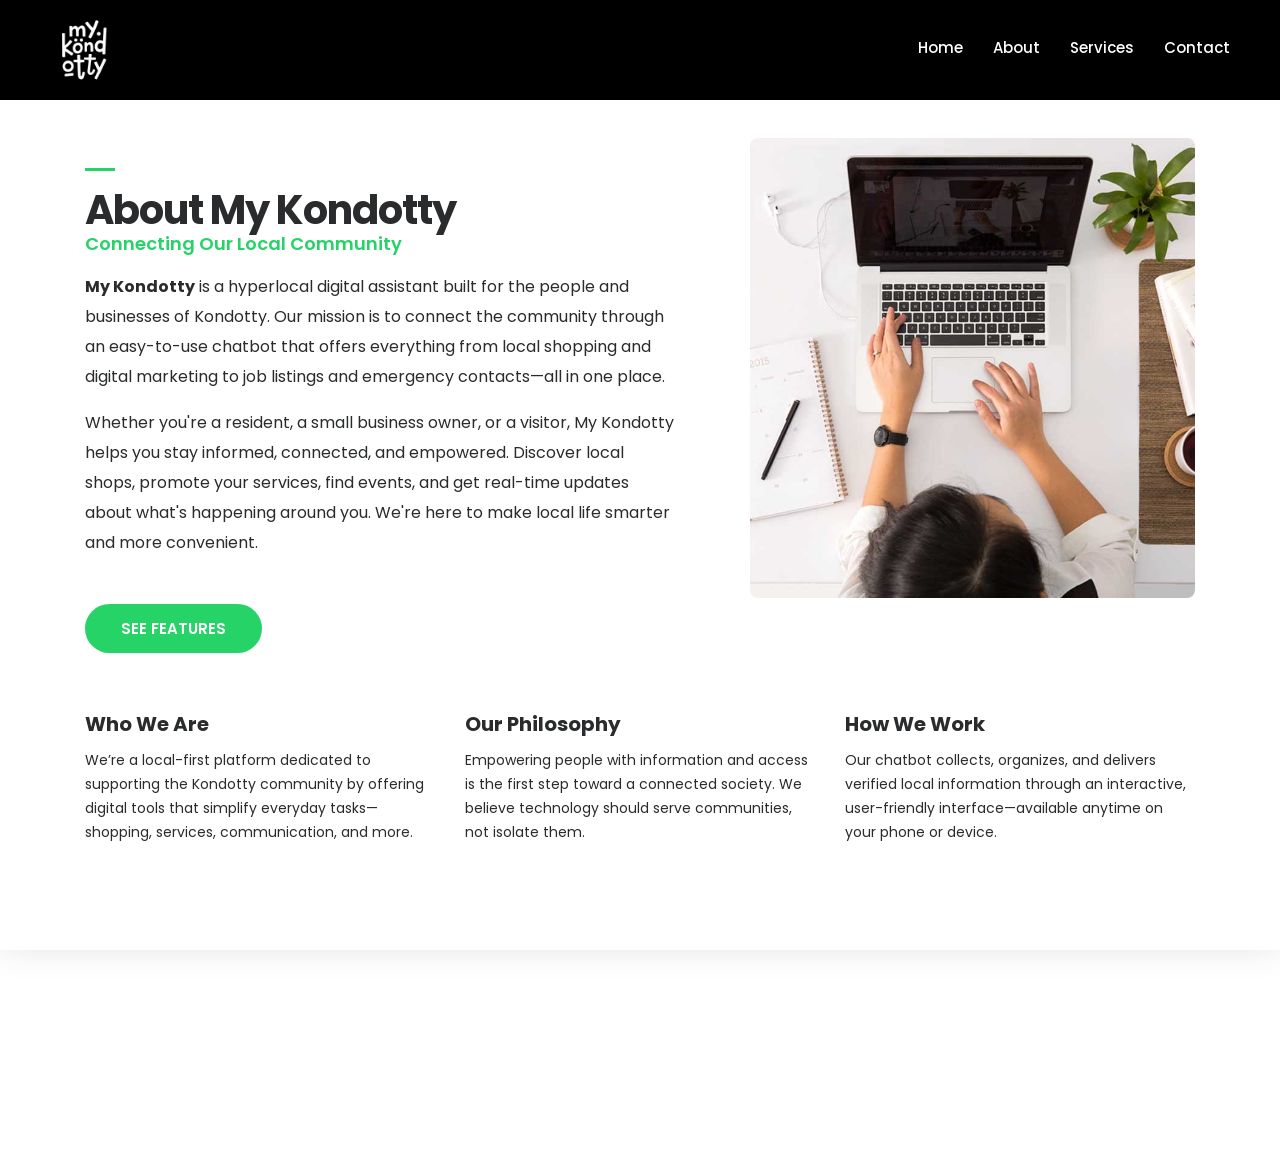
==== about.html @ f72eb641 "push" ====
<!DOCTYPE html>
<html lang="en">

<head>
    <title>My Kondotty – Local Services at Your Fingertips</title>
    <meta charset="UTF-8">
    <meta name="description" content="My Kondotty – Local Services at Your Fingertips">
    <meta name="keywords" content="onepage, portfolio">
    <meta name="viewport" content="width=device-width, initial-scale=1.0">

    <!-- Stylesheets -->
    <link rel="stylesheet" href="font/stylesheet.css" />
    <link rel="stylesheet" href="css/style.css" />

    <!-- favicon icons -->
    <link rel="icon" href="img/favicon.png" type="image/png" sizes="16x16" />
    <link rel="icon" href="img/favicon.png" type="image/png" sizes="32x32" />

    <!-- Font icons -->
    <link rel="stylesheet" href="icon-fonts/fontawesome-5.0.6/css/fontawesome-all.min.css" />
    <link rel="stylesheet" href="icon-fonts/flat-icon/flaticon.css" />

    <!-- Google Font -->
    <link href="https://fonts.googleapis.com/css?family=Poppins:400,500,600,700,800&amp;display=swap" rel="stylesheet">
    <link rel="stylesheet" href="https://cdnjs.cloudflare.com/ajax/libs/font-awesome/6.4.0/css/all.min.css">

</head>

<body>

    <!-- PRELOADER -->
    <div id="preloader">
        <div class="loading-area">
            <div class="logo"><img src="img/logo.png" alt=""></div>
            <span>loading...</span>
        </div>
        <div class="left-side"></div>
        <div class="right-side"></div>
    </div>

    <!-- HEADER 
    ==================================================-->
    <header class="fixed">
        <!-- Logo -->
        <a href="index.html" class="logo">
            <img src="img/logo.png" alt="">
        </a>
        <div class="nav-icon">
            <span></span>
            <span></span>
            <span></span>
        </div>
        <!-- Navigation -->
        <nav>
            <ul>
                <li><a href="index.html"><span data-hover="Home">Home</span></a></li>
                <li><a href="about.html"><span data-hover="About">About</span></a></li>
                <li><a href="services.html"><span data-hover="Services">Services</span></a></li>
                <li><a href="contact.html"><span data-hover="Contact">Contact</span></a></li>
              </ul>
        </nav>
    </header>

    <div class="wrapper">
    <!-- ABOUT 
    ==================================================-->
        <section id="about" class="about mt-5">
            <div class="container wow fadeInUp">
                <div class="row">
                    <!-- Left Side -->
                    <div class="col-lg-7 text box-animation">
                        <div class="section-title bottom_15 top_30">
                            <h2 class="title">About My Kondotty</h2>
                            <span>Connecting Our Local Community</span>
                        </div>
                        <p><strong>My Kondotty</strong> is a hyperlocal digital assistant built for the people and
                            businesses of Kondotty. Our mission is to connect the community through an easy-to-use
                            chatbot that offers everything from local shopping and digital marketing to job listings and
                            emergency contacts—all in one place.</p>
                        <p>Whether you're a resident, a small business owner, or a visitor, My Kondotty helps you stay
                            informed, connected, and empowered. Discover local shops, promote your services, find
                            events, and get real-time updates about what's happening around you. We're here to make
                            local life smarter and more convenient.</p>
                        <a href="#portfolio" class="site-btn top_30">SEE FEATURES</a>
                    </div>
                    <!-- Right Side -->
                    <div class="col-lg-5 image">
                        <figure>
                            <img src="img/about.jpg" alt="My Kondotty">
                        </figure>
                    </div>
                </div> <!-- row end -->

                <div class="row top_60 infos">
                    <div class="col-lg-4 info">
                        <h3 class="second-title">Who We Are</h3>
                        <p>We’re a local-first platform dedicated to supporting the Kondotty community by offering
                            digital tools that simplify everyday tasks—shopping, services, communication, and more.</p>
                    </div>
                    <div class="col-lg-4 info">
                        <h3 class="second-title">Our Philosophy</h3>
                        <p>Empowering people with information and access is the first step toward a connected society.
                            We believe technology should serve communities, not isolate them.</p>
                    </div>
                    <div class="col-lg-4 info">
                        <h3 class="second-title">How We Work</h3>
                        <p>Our chatbot collects, organizes, and delivers verified local information through an
                            interactive, user-friendly interface—available anytime on your phone or device.</p>
                    </div>
                </div>
            </div> <!-- container end -->
        </section>

    </div>
    <!-- FOOTER 
    ================================================== -->
    <footer>
        <div class="container">
          <div class="row">
            <!-- Copyright -->
            <div class="col-lg-4 copyright">
              <a href="index.html"><img src="img/logo.png" alt=""></a>
              <p class="mt-2">© 2025 My Kondotty Creative Agency.</p>
              <p class="policy-link"><a href="privacy_policy.html">Privacy Policy</a></p>
            </div>
            <!-- Social -->
            <div class="col-lg-4 ftr-social">
              <div class="social">
                <a href="#"><i class="fab fa-facebook"></i> </a>
                <a href="https://wa.me/919846600084"><i class="fab fa-whatsapp" aria-hidden="true"></i> </a>
                <a href="https://www.instagram.com/my.kondotty?igsh=MXNwcGh4cWpsdzNvNA%3D%3D&utm_source=qr "><i class="fab fa-instagram" aria-hidden="true"></i> </a>
                <!-- <a href="#"><i class="fab fa-behance" aria-hidden="true"></i> </a>
                <a href="#"><i class="fab fa-dribbble" aria-hidden="true"></i> </a> -->
              </div>
            </div>
            <!-- Get In Touch -->
            <div class="col-lg-4 getintouch">
              <h3 class="title">Get In Touch</h3>
              <p>hellomykondotty@gmail.com</p>
            </div>
          </div>
        </div>
      </footer>

    <!-- Javascripts -->
    <script src="js/jquery-2.1.4.min.js"></script>
    <script src="js/plugins.js"></script>
    <script src="js/main.js"></script>

</body>

</html>
---- font/stylesheet.css ----
@font-face {
    font-family: 'Gilroy';
    src: url('Gilroy-Bold.eot');
    src: url('Gilroy-Boldd41d.eot?#iefix') format('embedded-opentype'),
        url('Gilroy-Bold.woff2') format('woff2'),
        url('Gilroy-Bold.woff') format('woff'),
        url('Gilroy-Bold.ttf') format('truetype');
    font-weight: bold;
    font-style: normal;
}

@font-face {
    font-family: 'Gilroy';
    src: url('Gilroy-ExtraBold.eot');
    src: url('Gilroy-ExtraBoldd41d.eot?#iefix') format('embedded-opentype'),
        url('Gilroy-ExtraBold.woff2') format('woff2'),
        url('Gilroy-ExtraBold.woff') format('woff'),
        url('Gilroy-ExtraBold.ttf') format('truetype');
    font-weight: 800;
    font-style: normal;
}

@font-face {
    font-family: 'Gilroy';
    src: url('Gilroy-Black.eot');
    src: url('Gilroy-Blackd41d.eot?#iefix') format('embedded-opentype'),
        url('Gilroy-Black.woff2') format('woff2'),
        url('Gilroy-Black.woff') format('woff'),
        url('Gilroy-Black.ttf') format('truetype');
    font-weight: 900;
    font-style: normal;
}

@font-face {
    font-family: 'Gilroy';
    src: url('Gilroy-Regular.eot');
    src: url('Gilroy-Regulard41d.eot?#iefix') format('embedded-opentype'),
        url('Gilroy-Regular.woff2') format('woff2'),
        url('Gilroy-Regular.woff') format('woff'),
        url('Gilroy-Regular.ttf') format('truetype');
    font-weight: normal;
    font-style: normal;
}
---- css/style.css ----
/* --------------------------------- */
/* Css Styles                        */
/*---------------------------------- */

/**
    Cenky  - Portfolio Template 
    Author : Soonlabs
    Copyright 2019


/* Table of Content
==================================================

    1. Body and Core Css
    2. Home Section
    3. About Section
    4. Portfolio Section
    5. News Page
    6. Contact Page
    6. Color 
    7. Responsive
*/ 

@import url("margins.css");
@import url("reset.css");
@import url("assets.css");


/*------------------------ 1 Body and Core Css ------------------------*/   
html, body {
  position: relative;
}

body{
  font-family: 'Poppins', sans-serif;
  padding-bottom: 206px;
}

p{
  font-size: 16px;
  line-height: 30px;
}

button{
  font-family: 'Poppins', sans-serif;
  border: 0;
}

.wrapper {
  position: relative;
  z-index: 1;
  overflow: hidden;
  background: #fff;
  box-shadow: 0px 0px 32px 0px rgba(0, 0, 0, 0.10);
}

#preloader {
  height: 100%;
  position: fixed;
  width: 100%;
  z-index: 5000;
}

#preloader .logo{
margin-bottom: 10px;
}

#preloader.loaded .loading-area {
  opacity: 0;
}

#preloader.loaded{
  visibility: hidden;
}

#preloader .loading-area {
  opacity: 1;
  position: absolute;
  width: 50%;
  top: 50%;
  left: 50%;
  transform: translate(-50%, -50%);
  text-align: center;
  z-index: 1;
  -webkit-transition: all 0.3s ease-in-out;
  -moz-transition: all 0.3s ease-in-out;
  transition: all 0.3s ease-in-out;
  color: #828282;
}

#preloader .loading-area img{
  height: 30px;
}

#preloader.loaded .left-side {
  transform: translateX(-100%);
  transition-delay: 1s;
}

#preloader .left-side {
  left: 0;
}

#preloader.loaded .right-side {
  transform: translateX(100%);
  transition-delay: 1s;
}

#preloader .right-side {
  right: 0;
}

#preloader .left-side, #preloader .right-side {
  background: #111;
  height: 100%;
  position: absolute;
  width: 50%;
  -webkit-transition: all 0.6s ease-in-out;
  -moz-transition: all 0.6s ease-in-out;
  transition: all 0.6s ease-in-out;
}

/* Nav Icon */  


.nav-icon {
  float: right;
  width: 34px;
  height: 18px;
  position: relative;
  -webkit-transform: rotate(0deg);
  -moz-transform: rotate(0deg);
  -o-transform: rotate(0deg);
  transform: rotate(0deg);
  -webkit-transition: .5s ease-in-out;
  -moz-transition: .5s ease-in-out;
  -o-transition: .5s ease-in-out;
  transition: .5s ease-in-out;
  cursor: pointer;
}


.nav-icon span {
  display: block;
  position: absolute;
  height: 3px;
  width: 100%;
  background: #fff;
  opacity: 1;
  -webkit-transform: rotate(0deg);
  -moz-transform: rotate(0deg);
  -o-transform: rotate(0deg);
  transform: rotate(0deg);
  -webkit-transition: .25s ease-in-out;
  -moz-transition: .25s ease-in-out;
  -o-transition: .25s ease-in-out;
  transition: .25s ease-in-out;
}

.nav-icon:hover span:nth-child(3){
  width: 100%;
}

.nav-icon span:nth-child(1) {
top: 0px;
-webkit-transform-origin: left center;
-moz-transform-origin: left center;
-o-transform-origin: left center;
transform-origin: left center;
}

.nav-icon span:nth-child(2) {
top: 7px;
-webkit-transform-origin: left center;
-moz-transform-origin: left center;
-o-transform-origin: left center;
transform-origin: left center;
}

.nav-icon span:nth-child(3) {
top: 14px;
-webkit-transform-origin: left center;
-moz-transform-origin: left center;
-o-transform-origin: left center;
transform-origin: left center;    
width: 60%;
right: 0 !important;
}

.nav-icon {
  margin-top: 20px;
}


/* Menu When Open */

header.open .nav-icon span{
  width: 70%; 
}

header.open .nav-icon:hover span:nth-child(3){
  width: 70%;
}

header.open .nav-icon span:nth-child(1) {
-webkit-transform: rotate(45deg);
-moz-transform: rotate(45deg);
-o-transform: rotate(45deg);
transform: rotate(45deg);
top: 0px;
left: 8px;
}

header.open .nav-icon span:nth-child(2) {
width: 0%;
opacity: 0;
}

header.open .nav-icon span:nth-child(3) {
-webkit-transform: rotate(-45deg);
-moz-transform: rotate(-45deg);
-o-transform: rotate(-45deg);
transform: rotate(-45deg);
top: 17px;
left: 8px;
}

header{
  position: absolute;
  width: 100%;
  z-index: 2;
  padding: 17px 50px;
  z-index: 100;
}

header.fixed{
  position: fixed;
  background: #000;
}

header .logo{
  float: left;
}

header .logo img{
  width: 20%;
}

nav ul {
  margin-top: 20px;
}

header nav{
  float: right;
}

header nav ul li{
  float: left;
  margin-left: 30px;
}


header nav ul li a span:before {
  position: absolute;
  top: 100%;
  width: 100%;
  left: 0;
  content: attr(data-hover);
}

header nav ul li a span {
  position: relative;
  display: block;
  -webkit-transition: -webkit-transform 0.2s;
  transition: transform 0.2s;
  transform-origin: 100% 0%;
}

header nav ul li:hover a span {
-webkit-transform: translateY(-100%);
transform: translateY(-100%);
transform-origin: 0% 0%;
}

header nav ul li a{
  color: #fff;
  font-size: 15px;
  font-weight: 500;
  overflow: hidden;
  display: inline-block;
}

header nav ul li a:hover{
  color: #fff;
}

header .active{
  color: #fff;
  opacity: .5;
}

header nav ul li a:focus{
  color: #fff;
}

/* Loader */
.loader {
  height: 32px;
  width: 32px;
  -webkit-animation: loader-1-1 4.8s linear infinite;
  animation: loader-1-1 4.8s linear infinite;
}

@-webkit-keyframes loader-1 {
  0% {
    -webkit-transform: rotate(0deg);
  }
  100% {
    -webkit-transform: rotate(360deg);
  }
}
@keyframes loader-1 {
  0% {
    transform: rotate(0deg);
  }
  100% {
    transform: rotate(360deg);
  }
}
.loader span {
  display: block;
  position: absolute;
  top: 0;
  left: 0;
  bottom: 0;
  right: 0;
  margin: auto;
  height: 32px;
  width: 32px;
  clip: rect(0, 32px, 32px, 16px);
  -webkit-animation: loader-2 1.2s linear infinite;
  animation: loader-2 1.2s linear infinite;
}

@-webkit-keyframes loader-2 {
  0% {
    -webkit-transform: rotate(0deg);
  }
  100% {
    -webkit-transform: rotate(220deg);
  }
}
@keyframes loader-2 {
  0% {
    transform: rotate(0deg);
  }
  100% {
    transform: rotate(220deg);
  }
}
.loader span::after {
  content: "";
  position: absolute;
  top: 0;
  left: 0;
  bottom: 0;
  right: 0;
  margin: auto;
  height: 32px;
  width: 32px;
  clip: rect(0, 32px, 32px, 16px);
  border: 3px solid #111;
  border-radius: 50%;
  -webkit-animation: loader-3 1.2s cubic-bezier(0.77, 0, 0.175, 1) infinite;
  animation: loader-3 1.2s cubic-bezier(0.77, 0, 0.175, 1) infinite;
}

@-webkit-keyframes loader-3 {
  0% {
    -webkit-transform: rotate(-140deg);
  }
  50% {
    -webkit-transform: rotate(-160deg);
  }
  100% {
    -webkit-transform: rotate(140deg);
  }
}
@keyframes loader-3 {
  0% {
    transform: rotate(-140deg);
  }
  50% {
    transform: rotate(-160deg);
  }
  100% {
    transform: rotate(140deg);
  }
}

#infscr-loading {
  position: absolute;
  left: 50%;
  margin-left: -15px;
  bottom: 10px;
}

#infscr-loading img {
  display: none;
}


/*------------------------ Home Section ------------------------*/   

.hero {
  position: relative;
  height: 100vh;
  margin: 0;
  padding: 0;
}

.hero .social{
  position: absolute;
  z-index: 10;
  right: 45px;
  bottom: 45px;
}

.hero .static-image{
  height: 100%;
  background-size: cover;
  display: table;
  width: 100%;
}

.hero .static-image:before{
  content: '';
  background: rgba(0, 0, 0, 0.4);
  position: absolute;
  width: 100%;
  height: 100%;
}

.hero .static-image .slider-content{
  position: relative;
  z-index: 2;
  text-align: left;
  width: 100%;
  display: table-cell;
  vertical-align: middle;
}

.hero .static-image .slider-content h1{
  opacity: 1;
}

.hero .static-image .slider-content span{
  opacity: 1;
}

.hero .static-image .slider-content .site-btn{
  opacity: 1;
}

.hero .static-image.typed h1 span{
  font-size: inherit;
  transform: none;
}

.hero .static-image.typed h1 span:before{
  display: none;
}

.hero .social a{
  margin-left: 30px;
}

.social a{
  color: #fff;
  font-size: 15px;
}

.swiper-slide:before{
  content: '';
  position: absolute;
  width: 100%;
  height: 100%;
  background: rgba(0, 0, 0, 0.40);
  top: 0;
  z-index: 1;
}

.swiper-pagination{
  text-align: left;
}

.swiper-container-horizontal>.swiper-pagination-bullets, .swiper-pagination-custom, .swiper-pagination-fraction {
  bottom: 30px;
  left: 30px;
}

.swiper-pagination-bullet {
  width: 10px;
  height: 10px;
  background: #fff;
  opacity: .7;
  cursor: pointer;
}

.swiper-pagination-bullet-active {
  opacity: 1;
}

.swiper-container-horizontal>.swiper-pagination-bullets .swiper-pagination-bullet {
  margin: 0px 10px;
}

.swiper-container-vertical>.swiper-pagination-bullets {
  right: 45px;
}

.swiper-container-vertical>.swiper-pagination-bullets .swiper-pagination-bullet {
  margin: 15px 0;
  display: block;
}
.swiper-container {
  width: 100%;
  height: 100%;
}
.swiper-slide {
  text-align: center;
  font-size: 18px;
  background: #fff;
  display: -webkit-box;
  display: -ms-flexbox;
  display: -webkit-flex;
  display: flex;
  -webkit-box-pack: center;
  -ms-flex-pack: center;
  -webkit-justify-content: center;
  justify-content: center;
  -webkit-box-align: center;
  -ms-flex-align: center;
  -webkit-align-items: center;
  align-items: center;
  background-size: cover;
}

.slider-content{
  position: relative;
  z-index: 2;
  text-align: left;
  width: 80%;
}

.slider-content h1{
  color: #fff;
  font-size: 120px;
  font-weight: 900;
  line-height: 130px;
  opacity: 0;
  transform: translateX(100px);
  -webkit-transform: translateX(100px);
  -moz-transform: translateX(100px);
  -ms-transform: translateX(100px);
  -o-transform: translateX(100px);
}

.slider-content span{
  color: #fff;
  font-weight: 700;
  font-size: 22px;
  position: relative;
  bottom: 5px;
  opacity: 0;
  transform: translateX(100px);
  -webkit-transform: translateX(100px);
  -moz-transform: translateX(100px);
  -ms-transform: translateX(100px);
  -o-transform: translateX(100px);
  display: inline-block;
}

.slider-content span:before{
  content: '';
  width: 40px;
  height: 3px;
  position: absolute;
  top: -17px;
}

.site-btn{
  display: inline-block;
  border: 0;
  font-weight: 600;
  padding: 13px 36px;
  color: #fff;
  font-size: 15px;
  line-height: 23px;
  border-radius: 50px;
  -webkit-border-radius: 50px;
  -moz-border-radius: 50px;
  -ms-border-radius: 50px;
  -o-border-radius: 50px;
  transition: all ease 0.3s;
  -webkit-transition: all ease 0.3s;
  -moz-transition: all ease 0.3s;
  -ms-transition: all ease 0.3s;
  -o-transition: all  ease 0.3s;
}

.site-btn:hover{
  color: #fff;
}

.slider-content .site-btn{
  margin-top: 30px;
  display: inline-block;
  opacity: 0;
  transform: translateX(100px);
  -webkit-transform: translateX(100px);
  -moz-transform: translateX(100px);
  -ms-transform: translateX(100px);
  -o-transform: translateX(100px);
}

.swiper-slide-active .slider-content h1{
  opacity: 1;
  transform: translateX(0);
  letter-spacing: -3px;
  -webkit-transform: translateX(0);
  -moz-transform: translateX(0);
  -ms-transform: translateX(0);
  -o-transform: translateX(0);
  transition: all ease 0.3s 0.6s;
  -webkit-transition: all ease 0.3s 0.6s;
  -moz-transition: all ease 0.3s 0.6s;
  -ms-transition: all ease 0.3s 0.6s;
  -o-transition: all ease 0.3s 0.6s;
}

.swiper-slide-active .slider-content span{
  opacity: 1;
  transform: translateX(0);
  -webkit-transform: translateX(0);
  -moz-transform: translateX(0);
  -ms-transform: translateX(0);
  -o-transform: translateX(0);
  transition: all ease 0.3s 0.5s;
  -webkit-transition: all ease 0.3s 0.5s;
  -moz-transition: all ease 0.3s 0.5s;
  -ms-transition: all ease 0.3s 0.5s;
  -o-transition: all ease 0.3s 0.5s;
}

.swiper-slide-active .slider-content .site-btn{
  opacity: 1;
  transform: translateX(0);
  transition-property: transform,opacity;
  -webkit-transition-property: transform,opacity;
  -moz-transition-property: transform,opacity;
  -ms-transition-property: transform,opacity;
  -o-transition-property: transform,opacity;
  transition-duration: .3s;
  -webkit-transition-duration: .3s;
  -moz-transition-duration: .3s;
  -ms-transition-duration: .3s;
  -o-transition-duration: .3s;
  transition-timing-function: ease-in;
  -webkit-transition-timing-function: ease-in;
  -moz-transition-timing-function: ease-in;
  -ms-transition-timing-function: ease-in;
  -o-transition-timing-function: ease-in;
  transition-delay: .8s;
  -moz-transition-delay: .8s;
  -webkit-transition-delay: .8s;
  -o-transition-delay: .8s;
  -ms-transition-delay: .8s;
  
}
.carousel .swiper-slide {
  background-position: center;
  background-size: cover;
  width: 80%;
  height: 100vh;
  text-align: center;
}

.carousel .slider-content{
  text-align: center;
}

.carousel .slider-content span:before {
  content: '';
  width: 40px;
  height: 3px;
  position: absolute;
  top: -17px;
  text-align: center;
  left: 0;
  right: 0;
  margin: 0 auto;
}

.cover-slide.swiper-container {
  width: 100%;
  padding-top: 10vh;
}
.cover-slide .swiper-slide {
  background-position: center;
  background-size: cover;
  width: 80%;
  height: 80%;
}

.hb-left {
  float: left;
  height: 20px;
  line-height: 20px;
  position: absolute;
  bottom: 45px;
  left: 45px;
  z-index: 1;
  color: #fff;
  font-size: 15px;
  font-weight: 500;
}

.text-rotate {
  overflow: hidden;
  position: relative;
  height: 20px;
  cursor:pointer;
}

.text-rotate span {
  display: inline-block;
  position: relative;
  white-space: nowrap;
  top: 0;
  left: 0;		
}

.text-rotate span {
  animation: move 2s;
  animation-iteration-count: infinite;
  animation-delay: 0.5s;
}

@keyframes move {
  0%  { top: 0px; }
  50% { top: -20px; }
}

.section-title{
  padding-top: 30px;
  position: relative;
}

.section-title .title{
  font-size: 40px;
  font-weight: 700;
  line-height: 24px;
  letter-spacing: -1px;
}

.section-title span{
  font-weight: 600;
  font-size: 18px;
}

.section-title:before{
  content: '';
  width: 30px;
  height: 3px;
  position: absolute;
  left: 0;
  top: 0;
}

section{
  padding: 90px 0;
}

.graybg{
  background: #f3f3f3;
}


/*------------------------ About Section Css ------------------------*/   

.about{
   width: 100%;
}

.about .image figure img{
    width: 100%;
    transition: all ease 0.3s;
    -webkit-transition: all ease 0.3s;
    -moz-transition: all ease 0.3s;
    -ms-transition: all ease 0.3s;
    -o-transition: all ease 0.3s;
    border-radius: 8px;
    -webkit-border-radius: 8px;
    -moz-border-radius: 8px;
    -ms-border-radius: 8px;
    -o-border-radius: 8px;
}

.about .image figure img:hover{
  box-shadow: 0px 0px 158px 0px rgba(0, 0, 0, 0.25);
  transition: all ease 0.3s;
  -webkit-transition: all ease 0.3s;
  -moz-transition: all ease 0.3s;
  -ms-transition: all ease 0.3s;
  -o-transition: all ease 0.3s;
}

.about .text p{
  padding-right: 45px;
}

.second-title {
  font-weight: 700;
  font-size: 20px;
  margin-bottom: 13px;
}

.about .infos .info p, .services .service p {
  font-size: 14px;
  line-height: 24px;
}

.service{
  background: #f3f3f3;
  padding: 30px;
  border-radius: 12px;
  -webkit-border-radius: 12px;
  -moz-border-radius: 12px;
  -ms-border-radius: 12px;
  -o-border-radius: 12px;
  margin-top: 30px;
  transition: all ease 0.3s;
  -moz-transition: all ease 0.3s;
  -ms-transition: all ease 0.3s;
  -o-transition: all ease 0.3s;
}

.service:hover{
  color: #fff;
}

.service i:before{
  font-size: 60px;
  margin-left: 0;
}

.service .second-title{
  margin-top: 30px;
}

.counter {
  border-top: solid 1px #dfdfdf;
  padding-top: 45px;
}

.counter-value {
  font-size: 52px;
  font-weight: 700;
  float: left;
}

.counter .title{
  font-size: 15px;
  float: left;
  line-height: 19px;
  padding-left: 13px;
  padding-top: 20px;
}

.testimonials .item{
  text-align: center;
}

.owl-theme .owl-nav.disabled+.owl-dots {
  margin-top: 40px;
}

.testimonials .item figure img{
  max-width: 90px;
  margin: 0 auto;
  border-radius: 50px;
  -webkit-border-radius: 50px;
  -moz-border-radius: 50px;
  -ms-border-radius: 50px;
  -o-border-radius: 50px;
}

.testimonials .item .name {
  margin: 30px 0px 6px;
}

.testimonials .item .title{
  font-size: 18px;
  font-weight: 600;
  line-height: 1px;
}

.testimonials .item span{
  font-size: 13px;
}

.testimonials .item p{
  font-size: 13px;
  line-height: 22px;
}

.testimonials .outitem{
  background: #efefef;
  padding: 40px;
  border-radius: 8px;
  -webkit-border-radius: 8px;
  -moz-border-radius: 8px;
  -ms-border-radius: 8px;
  -o-border-radius: 8px;
}

.testimonials{
  padding: 30px 0;
}


/*------------------------ Portfolio ------------------------*/ 

.portfolio_filter{
  margin-top: 64px;
  float: right;
  margin-right: 25px;
}

.portfolio .site-btn{
  margin-top: 30px;
}

.masonry{
  width: 100%;
  display: inline-block;
}

.portfolio .section-title{
  float: left;
  padding-bottom: 45px;
}

.select-cat{
  font-weight: 600 !important;
}

.portfolio_filter ul{
  float: right;
}

.align-left .portfolio_filter ul{
  float: left;
} 

.portfolio_filter ul li{
  list-style: none;
  float: left;
}

.portfolio_filter ul li a{
  font-size: 15px;
  color: #000;
  font-weight: 400;
  margin-right: 30px;
}

.portfolio_filter ul li:last-child a{
  margin-right: 0;
}

.portfolio-item{
  margin-bottom: 30px;
}

.grid-item .portfolio-item img{
  width: 100%;
}

.grid-item .portfolio-item{
  position: relative;
  overflow: hidden;   
  border-radius: 8px;
  -webkit-border-radius: 8px;
  -moz-border-radius: 8px;
}

.grid-item .portfolio-item figcaption{
  position: absolute;
  bottom: 0;   
  text-align: left;
  color: #000;    
  left: 35px;
  bottom: 30px;
  z-index: 1;
}

.grid-item .portfolio-item figcaption .title{
  font-size: 22.5px;
  font-weight: 600;
  margin: 0;
  line-height: 17px;
}

.grid-item .portfolio-item figcaption span{
  font-size: 10px;    
  display: inline-block;
  color: #fff;
}

.grid-item.video-icon .portfolio-item:before{
  content: '\f04b';
  font-family: Font Awesome\ 5 Free;
  font-weight: 900;
  font-size: 11px;
  position: absolute;
  bottom: 30px;
  left: 30px;
  background: #000;
  padding: 17px 20px;
  border-radius: 50px;
  color: #fff;
}

.grid-item.link-icon .portfolio-item:before{
  content: '\f35d';
  font-family: Font Awesome\ 5 Free;
  font-weight: 900;
  font-size: 12px;
  position: absolute;
  bottom: 30px;
  left: 30px;
  background: #000;
  padding: 15px 18px;
  border-radius: 50px;
  color: #fff;
}

.grid-item.lightbox-icon .portfolio-item:before{
content: '\f03e';
  font-family: Font Awesome\ 5 Free;
  font-weight: 900;
  font-size: 15px;
  position: absolute;
  bottom: 30px;
  left: 30px;
  background: #000;
  padding: 14px 18px;
  border-radius: 50px;
  color: #fff;
}

/* Hover */

.grid-item:hover .portfolio-item:before{
  z-index: 1;
  transform: translateY(-60px);
  -webkit-transform: translateY(-60px);
  -moz-transform: translateY(-60px);
  transition: all ease 0.3s;
  -webkit-transition: all ease 0.3s;
  -moz-transition: all ease 0.3s;
}

.grid-item:hover > .portfolio-item figcaption{
  visibility: visible;
}


.grid-item:hover .portfolio-item figcaption .title{
  transform: translateX(0);
  -webkit-transform: translateX(0);
  -moz-transform: translateX(0);
  transition: all ease 0.3s 0.4s;
  -webkit-transition: all ease 0.3s 0.4s;
  -moz-transition: all ease 0.3s 0.4s;
  opacity: 1;
}


.grid-item .portfolio-item figcaption span{
  transform: translateX(-100%);
  -webkit-transform: translateX(-100%);
  -moz-transform: translateX(-100%);
  transition: all ease 0.3s;
  -webkit-transition: all ease 0.3s;
  -moz-transition: all ease 0.3s;
  opacity: 0;
}

.grid-item .portfolio-item figcaption .title{
  color: #fff;
  transform: translateX(-100%);
  -webkit-transform: translateX(-100%);
  -moz-transform: translateX(-100%);
  transition: all ease 0.3s 0.1s;
  -webkit-transition: all ease 0.3s 0.1s;
  -moz-transition: all ease 0.3s 0.1s;
  opacity: 0;
}

.grid-item .portfolio-item:before{
  z-index: 1;
  transition: all ease 0.3s 0.2s;
  -webkit-transition: all ease 0.3s 0.2s;
  -moz-transition: all ease 0.3s 0.2s;
}

.grid-item .portfolio-item img{
  transition: all ease 0.3s;
  -webkit-transition: all ease 0.3s;
  -moz-transition: all ease 0.3s;
}

.grid-item:hover .portfolio-item figcaption span{
  transform: translateX(0);
  -webkit-transform: translateX(0);
  -moz-transform: translateX(0);
  opacity: 1;
  transition: all ease 0.3s 0.53s;
  -webkit-transition: all ease 0.3s 0.53s;
  -moz-transition: all ease 0.3s 0.53s;
}

.grid-item:hover .portfolio-item img{
  transition: all ease 0.3s;
  -webkit-transition: all ease 0.3s;
  -moz-transition: all ease 0.3s;
}

.grid-item .portfolio-item:after{
  content: '';
  background: rgba(0, 0, 0, 0.70);
  width: 100%;
  height: 100%;
  position: absolute;
  left: 0;
  top: 0;
  transition: all ease 0.3s 0.4s;
  -webkit-transition: all ease 0.3s 0.4s;
  -moz-transition: all ease 0.3s 0.4s;
  /*transform: translateX(-100%);*/
  visibility: hidden;
  opacity: 0;
  border-radius: 8px;
  webkit-border-radius: 8px;
}

.grid-item:hover .portfolio-item:after{
  /*transform: translateX(0);*/
  opacity: 1;
  visibility: visible;
  transition: all ease 0.7s;
  -webkit-transition: all ease 0.7s;
  -moz-transition: all ease 0.7-s;
}

.subpage .section-title{
  font-size: 50px;
  font-weight: 700;
  letter-spacing: -1px;
}

.dark .project-detail .section-title, .dark .subpage .section-title{
  color: #fff;
}

.dark p, .dark .next-link .nav-title, .dark .next-link .next-title  {
    color: #fff;
}

.categories-list{
   padding: 60px 0;
   border-top: 1px solid #dfdfdf;
   border-bottom: 1px solid #dfdfdf;
}

.categories-list li{
   float: left;
   list-style: none;
   font-size: 16px;
   text-align: center;
   font-weight: 500;
}

.dark .categories-list li{
   color: #fff;
}

.dark .categories-list {
   border-top: 1px solid #585858;
   border-bottom: 1px solid #585858;
}

.categories-list li span{
   font-weight: 600;
}

.lightbox .image img{
  width: 100%;
}

.next-link {
  text-decoration: none;
  overflow: hidden;
  height: 54px;
  display: inline-block;
  margin: 120px auto 30px;
  width: 100%;
  text-align: center;
}

.next-link .next-title, .next-link .nav-title {
  transform: translateY(0);
  -webkit-transform: translateY(0);
  transition: all ease 0.2s;
  -webkit-transition: all ease 0.2s;
}

.next-link .nav-title {
  color: #000;
  font-size: 40px;
  font-weight: 600;
}

.next-link .next-title {
  color: #000;
  font-size: 34px;
  font-weight: 600;
}

.next-link:hover .next-title, .next-link:hover .nav-title {
  transform: translateY(-130%);
  -webkit-transform: translateY(-130%);
  transition: all ease 0.2s;
  -webkit-transition: all ease 0.2s;
}

.newsletter{
  position: relative;
  width: 100%;
  background: url(../img/bg-image.jpg) center center no-repeat fixed;
  background-size: cover;
}

.newsletter:before{
  content: '';
  background: rgba(0, 0, 0, 0.548);
  position: absolute;
  width: 100%;
  height: 100%;
  left: 0; top: 0;
}

.newsletter .section-title{
  margin-bottom: 23px;    
  margin-top: 0;
}

.section-title.center{
  text-align: center;
}

.section-title.center:before {
  right:0;
  margin: 0 auto;
}

.imagebg .section-title{
  color: #fff;
}

.imagebg span{
  color: rgba(255, 255, 255, 0.6);
}

.newsletter .emailput{
  width: 100%;
  padding: 21px;
  border:0;
  border-radius: 50px;
  -webkit-border-radius: 50px;
  -moz-border-radius: 50px;
  -ms-border-radius: 50px;
  -o-border-radius: 50px;
  font-size: 14px;
}

.newsletter .emailput{
  outline: 0;
}

.newsletter p{
  color: #fff;   
  padding: 0 140px;
  margin-bottom: 30px;
  margin-top: 30px;
}

/*------------------------ News ------------------------*/   

.anews{
  background: #efefef;
  border-radius: 8px;
  padding:60px 40px; 
  display: inline-block;    
  position: relative;
  overflow: hidden;
  color: #000000;
  margin-bottom: 30px;
}

.anews:hover, anews:focus{
  color: #000;
}

.anews .date{
  margin-bottom: 45px;
}

.anews .date .big{
  font-size: 70px;
  font-weight: 800;
  line-height: 38px;
}

.anews .date .little{
  font-size: 13px;
  font-weight: 600;
}

.anews .title{
  font-weight: 600;
  letter-spacing: -1px;
  font-size: 26px;
  line-height: 32px;
}

.anews .category{
  font-weight: 700;
  line-height: 52px;
}

.anews:hover > .image{
  opacity: 1;
}

.anews .image{
  opacity: 0;
  width: 100%;
  height: 100%;
  position: absolute;
  left: 0;
  top: 0;
  background-size: cover;
  background-position: center;
  transition: opacity ease 0.4s;
  -webkit-transition: opacity ease 0.4s;
  -moz-transition: opacity ease 0.4s;
  -ms-transition: opacity ease 0.4s;
  -o-transition: opacity ease 0.4s;
}

/* news article */

.subpage{
  padding-top:160px;
}

.subtitle {
  font-size: 24px;
  font-weight: bold;
}

input.inp{
  width: 100%;
  margin-bottom: 30px;
  border:solid 3px #212121;
  border-radius: 50px;
  -webkit-border-radius: 50px;
  height: 54px;
  font-size: 13px;
  padding-left: 15px;
  outline: 0;
}

textarea.form-message{
  width: 100%;
  margin-bottom: 30px;
  border:solid 3px #212121;
  border-radius: 23px;
  -webkit-border-radius: 23px;
  font-size: 13px;
  padding: 15px;
  outline: 0;
}


.news-article .article-image img{
  width: 100%;
  border-radius: 12px;
  -webkit-border-radius: 12px;
  box-shadow: 0px 0px 48px 0px rgba(4, 6, 4, 0.15);
  -webkit-box-shadow: 0px 0px 48px 0px rgba(4, 6, 4, 0.15);
}

.news-article .title{
  font-size: 45px;
  font-weight: bold;
  padding: 10px 0;
}

.news-article .information{
  font-size: 13px;
  color: #000;
}

.dark .news-article .information, .dark .news-article .title,.dark .news-article blockquote, .subtitle, .article-comments .comment-content .title{
  color: #fff;
}

.dark .article-comments .comment {
  border-bottom: solid 1px #2d2d2d;
}

.dark input.inp, .dark textarea.form-message {
  border: solid 3px #ffffff;
  background: #000;
}

.dark input.inp:placeholder{
  color: #fff;
}

.news-article .information span{
  color: #adadad;
}

.news-article p{
  line-height: 30px;
}

.news-article .category{
  font-weight: bold;
}

.article-lightbox figure img{
  width: 100%;
  border-radius: 12px;
  -webkit-border-radius: 12px;
  box-shadow: 0px 0px 48px 0px rgba(4, 6, 4, 0.15);
  -webkit-box-shadow: 0px 0px 48px 0px rgba(4, 6, 4, 0.15); 
  transition: all ease 0.3s;
  -webkit-transition: all ease 0.3s;
}

.news-article blockquote{
  font-size: 30px;
  font-weight: bold;
  text-align: center;
}

.article-comments .comment{    
  border-bottom: solid 1px #dfdfdf;
  padding-bottom: 30px;
}

.article-comments .comment:last-child{    
  border: none;
}

.article-comments .comment.reply{    
  padding-left: 60px;
}

.article-comments .comment figure img{
  width: 100%;    
  border-radius: 12px;
  -webkit-border-radius: 12px;
  box-shadow: 0px 0px 48px 0px rgba(4, 6, 4, 0.15);
  -webkit-box-shadow: 0px 0px 48px 0px rgba(4, 6, 4, 0.15);

}

.article-comments .comment-content .title{
  font-weight: bold;
  font-size: 18px;
  margin-bottom: 0;
}

.article-comments .comment-content .date{
  color: #818080;
  font-size: 13px;
}

.article-comments .comment-content p{
  color: #818080;
  font-size: 15px;
  line-height: 24px;
  font-weight: 400;
  margin-top: 15px;
}

.article-comments .comment-content .reply{
  font-size: 13.5px;
}

.article-comments .comment-content .reply:hover{
  text-decoration: none;
  color: #000;
  transition: all ease 0.3s;
}

.article-comments .comment-content .reply:before{    
  content: "\f3e5";
  font-family: 'Font Awesome 5 Free';
  font-weight: bold;
  margin-right: 7px;
  font-size: 13.5px;
}

.article-video iframe{
  width: 100%;
  height: 470px;
}

.article-slider img{
  width: 100%;
  border-radius: 12px;
  -webkit-border-radius: 12px;
}


/*------------------------ Contact ------------------------*/   

.contact-map{
  width: 100%;
}

.contact-map iframe{
  width: 100%;
}

.getintouch .contact-info .info i, .getintouch .contact-info .info a, .getintouch .contact-info .info p{
  color: #000;
  display: block;
}

.getintouch .contact-info .info i{
  font-size: 26px;
  margin-bottom: 20px;
}

.getintouch .contact-info .info p{
  font-size: 14px;
  margin-top: 6px;
  opacity: .6;    
  font-weight: 300;
}

.getintouch .contact-info .info a{
    font-size: 15px;
    font-weight: 500;
}


.getintouch .contact-info .info p.text{
    opacity: 1;
    font-weight: 500;
    font-size: 15px;
    margin-bottom: 0;
}

.form-inp {
    border: 0;
    background: none;
    border-bottom: solid 1px #8c8c8c;
    width: 100%;
    margin-bottom: 60px;
    font-size: 15px;
    line-height: 45px;
}

.form-inp::placeholder, textarea::placeholder, .emailput::placeholder{
  color: #000;
}


.contact-form textarea {
    border: 0;
    background: none;
    border-bottom: solid 1px #8c8c8c;
    width: 100%;
    color: #000;
    font-size: 15px;
}

.form-inp:focus, .contact-form textarea:focus{
  border-bottom: solid 2px #000;
}

textarea::placeholder, .form-inp::placeholder {
  color: #000;  
  font-family: 'Poppins', sans-serif;
}

footer{
  position: fixed;
  background: #000;
  border-top: solid 1px #212121;
  padding: 70px 0;    
  bottom: 0;
  width: 100%;
  height: 210px;
}

footer .copyright img{
  max-height: 35px;
}

.copyright p{
  font-size: 13px;
  opacity: .7;
  color: #fff;
  margin-bottom: 0;
}  

.ftr-social{
  text-align: center;
}

.ftr-social .social{
  margin-top: 15px;
}

.ftr-social .social a{
  background: rgba(255, 255, 255, 0.15);
  padding: 9px;
  border-radius: 50px;
  display: inline-block;
  width: 41px;
  margin-right: 10px;
  font-size: 14px;
}

.ftr-social .social a:hover{
  background: rgba(255, 255, 255, 0.30);
  transform: rotate(360deg);
  transition: all ease 0.3s;
  -webkit-transition: all ease 0.3s;
  -moz-transition: all ease 0.3s;
}


footer .getintouch .title {
  color: #fff;
  font-size: 25px;
  font-weight: 600;
}

footer .getintouch{
  text-align: right;
}

footer .getintouch p {
  font-size: 13px;
  opacity: .7;
  color: #fff;
  line-height: 15px;
  margin-bottom: 0;
}

.dark, .dark .wrapper{
  background:#000;
}



.dark .about .text p, .dark .section-title .title, .dark .second-title, .dark .about .infos .info p, .dark .services .service p, .dark .service i:before, .dark .counter-value, .dark .testimonials .item p, .dark .testimonials .item .title, .dark .getintouch .contact-info .info i, .dark .getintouch .contact-info .info a, .dark .getintouch .contact-info .info p, .dark .anews .date, .dark .anews .title, .dark textarea::placeholder, .dark .form-inp::placeholder, .dark .portfolio_filter ul li a {
  color: #fff;
}

.graybg .testimonials .outitem, .graybg .anews, .graybg .service{
  background: #fff;
}

.dark .counter {
  border-top: solid 1px #2b2b2b;
}

.dark .graybg{
  background: #191919;
}

.dark .graybg .service{
  background: #000;
}

.dark  .service{
  background: #191919;
}


.dark .testimonials .outitem{
  background: #191919;
}

.dark .anews{
  background:#2b2b2b;
}

.dark .graybg .testimonials .outitem, .dark .graybg .anews {
  background: #000;
}


@-webkit-keyframes fadeInUp {
  from {
    opacity: 0;
    -webkit-transform: translate3d(0, 80px, 0);
    transform: translate3d(0, 80px%, 0);
  }

  to {
    opacity: 1;
    -webkit-transform: translate3d(0, 0, 0);
    transform: translate3d(0, 0, 0);
  }
}

@keyframes fadeInUp {
  from {
    opacity: 0;
    -webkit-transform: translate3d(0, 80px, 0);
    transform: translate3d(0, 80px, 0);
  }

  to {
    opacity: 1;
    -webkit-transform: translate3d(0, 0, 0);
    transform: translate3d(0, 0, 0);
  }
}

.fadeInUp {
  -webkit-animation-name: fadeInUp;
  animation-name: fadeInUp;
}
.animated {
  -webkit-animation-duration: .6s;
  animation-duration: .6s;
  -webkit-animation-fill-mode: both;
  animation-fill-mode: both;
}

.animated.infinite {
  -webkit-animation-iteration-count: infinite;
  animation-iteration-count: infinite;
}

.bx-wrapper{
  border-top: solid 1px #dfdfdf;
  border-left: 0;
  border-right:0;
  border-bottom:0;
  padding-top: 20px;
  margin-top: 90px;
  box-shadow: none;
  background: none;
  margin-bottom: 0;
}

.dark .bx-wrapper{
  border-top: solid 1px #5f5f5f;
}

.contact{
  padding-bottom:20px;
}


/*------------------------ Color ------------------------*/   


.slider-content span:before, .site-btn, .section-title:before, .swiper-pagination-bullet-active{
  background: #25d366;
}


.section-title span, .counter .title, .testimonials .item span, .anews .category, .article-comments .comment-content .reply, .news-article .category{
  color: #25d366;
}

.service:hover{
  background: #25d366 !important;
}

.site-btn:hover{
  background: #356b35;
}

.nav-icon{
  display: none;
}
/*------------------------ Responsive ------------------------*/   

@media screen and (min-width: 1680px) {

  .container {
      width: 1250px;
  }

}


@media screen and (max-width: 1024px) {
  header nav{
    visibility: hidden;
    opacity: 0;
    height: 0;
  }

  .nav-icon{
    display: inline;
  }

  header.open > nav{
    height: auto;
    visibility: visible;
    opacity: 1;
    transition: all ease 0.3s;
    -webkit-transition: all ease 0.3s;
    -moz-transition: all ease 0.3s;
    -ms-transition: all ease 0.3s;
    -o-transition: all ease 0.3s;
}

  header nav ul li{
    float: none;
    margin: 0;
  }

  header.open > nav{
    text-align: center;
    background: #000;
    position: absolute;
    width: 100%;
    top: 69px;
    left: 0;
    padding-top: 20px;
    padding-bottom: 10px;
    line-height: 30px;
    margin-top: 30px;
  }

  .slider-content h1 {
    font-size: 100px;
    line-height: 110px;
  }

  .section-title .title {
    font-size: 35px;
  }

  .counter-value {
    font-size: 40px;
    font-weight: 700;
    float: left;
  }

  .counter .title {
    padding-top: 11px;
  }

  .news-article .title {
    font-size: 32px;
}

}



@media screen and (max-width: 768px) {

  .news-article{
    margin-bottom: 90px;
}

.comment figure img{
  display: none;
}

.comment.reply.top_45{
  margin-top: 0;
}

.comment.reply{
  padding-left: 0 !important;
}

  .slider-content h1 {
    font-size: 80px;
    line-height: 90px;
  }

  .about .text{
    margin-bottom: 90px;
  }

  .counter-value {
    font-size: 30px;
  }

  .counter .title {
    padding-top: 8px;
    font-size: 11px;    
    line-height: 14px;
    padding-left: 7px
  }

  .portfolio_filter{
    margin-top: 0;
    float: left;
    margin-bottom: 30px;
  }

  .portfolio .section-title {
    padding-bottom: 8px;
  }

  .newsletter p {
    padding: 0 60px;
  }

  .anews{
    margin-bottom: 30px;
  }

  .contact-form{
    margin-top:50px;
  }

  body {
    padding-bottom: 340px;
} 

footer{
  padding: 40px 0;
}

.copyright{
  text-align: center
}

footer .getintouch {
  text-align: center;
  margin-top: 31px;
}

.ftr-social {
  text-align: center;
  margin: 10px 0;
}

.ftr-social .social a:last-child{
  margin-right: 0;
}


.about .info{
  margin-bottom: 30px;
}

.about .info:last-child{
  margin-bottom:0;
}

.news-article .title {
  font-size: 30px;        
  line-height: 38px;
}

}

@media screen and (max-width: 414px) {

.slider-content h1 {
  font-size: 50px;
  line-height: 50px;
}

.slider-content span {
  font-size: 15px;
}

.swiper-container-horizontal>.swiper-pagination-bullets, .swiper-pagination-custom, .swiper-pagination-fraction{
  bottom:110px;
  display: none;
}

.hero .social {
  left: 39px;
  right: 0;
  text-align: left;
}

.about .text p {
  padding-right: 5px;
}

.infos{
  margin-top:30px;
}

.count{
  display: inline;
  width: auto;
  margin: 0 auto;
  margin-bottom: 30px;
}

.site-btn{
  padding: 10px 33px;
}

.hero .social a {
  margin-left: 0;
  margin-right: 15px;
}

section {
  padding: 40px 0;
}

.anews .title {
  font-weight: 600;
  letter-spacing: 0px;
  font-size: 19px;
  line-height: 29px;
} 

.anews .category {
  font-size: 13px;
}

.anews .date {
  margin-bottom: 25px;
}

.hero .static-image .slider-content {
  transform: translateX(-63px);
}

.hero .static-image + .social {
  left: auto;
  right: 26px;
  text-align: left;
}

.news-article .title {
  font-size: 25px;
}


}



@media screen and (max-width: 320px) {

.hero .static-image + .social {
  display: none;
}

.slider-content h1 {
  font-size: 40px;
  line-height: 50px;
}
}

.policy-link a {
  color: #fff;
  font-size: 13px;
  font-weight: 400;
  text-decoration: none;
  margin-right: 20px;
}
---- icon-fonts/flat-icon/flaticon.css ----
/*
  	Flaticon icon font: Flaticon
  	Creation date: 14/08/2018 11:11
  	*/

@font-face {
  font-family: "Flaticon";
  src: url("Flaticon.eot");
  src: url("Flaticond41d.eot?#iefix") format("embedded-opentype"),
       url("Flaticon.woff") format("woff"),
       url("Flaticon.ttf") format("truetype"),
       url("Flaticon.svg#Flaticon") format("svg");
  font-weight: normal;
  font-style: normal;
}

@media screen and (-webkit-min-device-pixel-ratio:0) {
  @font-face {
    font-family: "Flaticon";
    src: url("Flaticon.svg#Flaticon") format("svg");
  }
}

[class^="flaticon-"]:before, [class*=" flaticon-"]:before,
[class^="flaticon-"]:after, [class*=" flaticon-"]:after {   
  font-family: Flaticon;
        font-size: 20px;
font-style: normal;
margin-left: 20px;
}

.flaticon-001-rgb:before { content: "\f100"; }
.flaticon-002-pantone:before { content: "\f101"; }
.flaticon-003-paint-brush:before { content: "\f102"; }
.flaticon-004-highlighter:before { content: "\f103"; }
.flaticon-005-canvas:before { content: "\f104"; }
.flaticon-006-watercolor:before { content: "\f105"; }
.flaticon-007-camera-roll:before { content: "\f106"; }
.flaticon-008-scissors:before { content: "\f107"; }
.flaticon-009-eye:before { content: "\f108"; }
.flaticon-010-paint-roller:before { content: "\f109"; }
.flaticon-011-cd:before { content: "\f10a"; }
.flaticon-012-protractor:before { content: "\f10b"; }
.flaticon-013-pipette:before { content: "\f10c"; }
.flaticon-014-pencil-case:before { content: "\f10d"; }
.flaticon-015-art-book:before { content: "\f10e"; }
.flaticon-016-fountain-pen:before { content: "\f10f"; }
.flaticon-017-stapler-remover:before { content: "\f110"; }
.flaticon-018-pencil-box:before { content: "\f111"; }
.flaticon-019-frames:before { content: "\f112"; }
.flaticon-020-paint-palette:before { content: "\f113"; }
.flaticon-021-piano:before { content: "\f114"; }
.flaticon-022-eraser:before { content: "\f115"; }
.flaticon-023-theater-masks:before { content: "\f116"; }
.flaticon-024-vase:before { content: "\f117"; }
.flaticon-025-drawing-tablet:before { content: "\f118"; }
.flaticon-026-painter:before { content: "\f119"; }
.flaticon-027-pencil:before { content: "\f11a"; }
.flaticon-028-tea-cup:before { content: "\f11b"; }
.flaticon-029-harp:before { content: "\f11c"; }
.flaticon-030-ink:before { content: "\f11d"; }
.flaticon-031-director-chair:before { content: "\f11e"; }
.flaticon-032-column:before { content: "\f11f"; }
.flaticon-033-sharpener:before { content: "\f120"; }
.flaticon-034-video-camera:before { content: "\f121"; }
.flaticon-035-oil-paint:before { content: "\f122"; }
.flaticon-036-paper-roll:before { content: "\f123"; }
.flaticon-037-spotlight:before { content: "\f124"; }
.flaticon-038-origami:before { content: "\f125"; }
.flaticon-039-paint-scraper:before { content: "\f126"; }
.flaticon-040-printer:before { content: "\f127"; }
.flaticon-041-computer:before { content: "\f128"; }
.flaticon-042-cutter:before { content: "\f129"; }
.flaticon-043-3d:before { content: "\f12a"; }
.flaticon-044-mouse:before { content: "\f12b"; }
.flaticon-045-hand:before { content: "\f12c"; }
.flaticon-046-sketchbook:before { content: "\f12d"; }
.flaticon-047-paint-bucket:before { content: "\f12e"; }
.flaticon-048-spray:before { content: "\f12f"; }
.flaticon-049-photo-camera:before { content: "\f130"; }
.flaticon-050-paint-brush-1:before { content: "\f131"; }
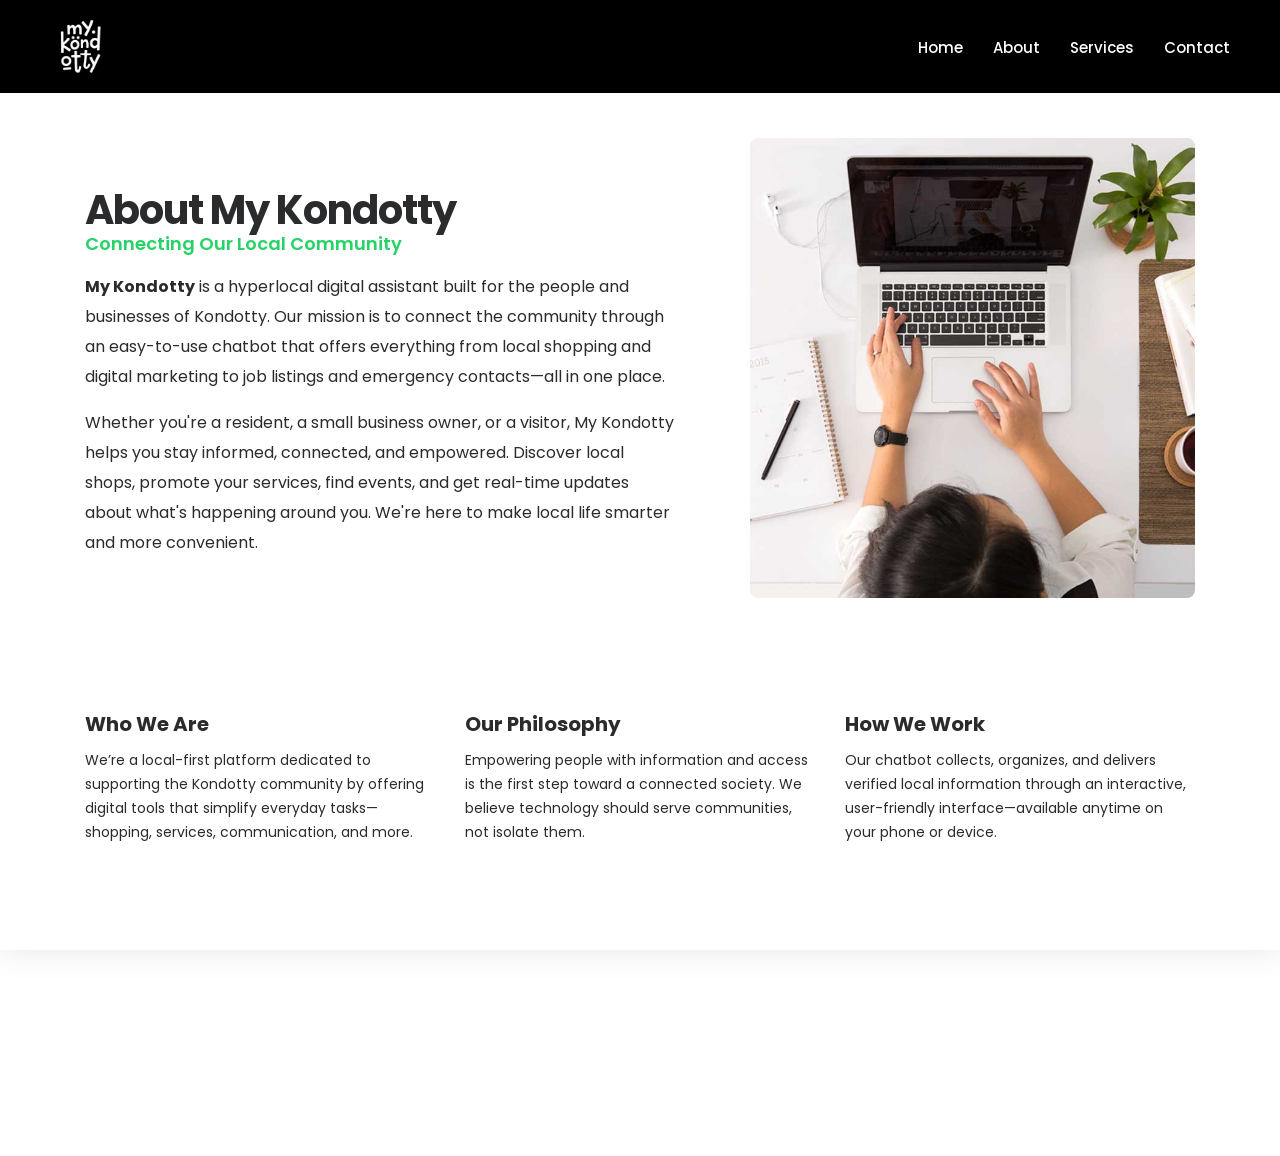
==== commit 40a21013: "up" ====
--- a/about.html
+++ b/about.html
@@ -126,7 +126,7 @@
             <!-- Social -->
             <div class="col-lg-4 ftr-social">
               <div class="social">
-                <a href="#"><i class="fab fa-facebook"></i> </a>
+                <a href="https://www.facebook.com/share/15vvh87edX/?mibextid=wwXIfr"><i class="fab fa-facebook"></i> </a>
                 <a href="https://wa.me/919846600084"><i class="fab fa-whatsapp" aria-hidden="true"></i> </a>
                 <a href="https://www.instagram.com/my.kondotty?igsh=MXNwcGh4cWpsdzNvNA%3D%3D&utm_source=qr "><i class="fab fa-instagram" aria-hidden="true"></i> </a>
                 <!-- <a href="#"><i class="fab fa-behance" aria-hidden="true"></i> </a>
--- a/css/style.css
+++ b/css/style.css
@@ -243,7 +243,35 @@
 }
 
 header .logo img{
-  width: 20%;
+  width: 10%;
+}
+
+@media screen and (max-width: 1024px) {
+  header .logo img{
+    width: 20%;
+  }
+  
+}
+
+@media screen and (max-width: 426px) {
+  header .logo img{
+    width: 30%;
+  }
+  
+}
+
+@media screen and (max-width: 376px) {
+  header .logo img{
+    width: 40%;
+  }
+  
+}
+
+@media screen and (max-width: 450px) {
+  .slider-content h1 {
+    font-size: 50px;
+    line-height: 70px;
+}
 }
 
 nav ul {
@@ -555,7 +583,7 @@
 
 .slider-content h1{
   color: #fff;
-  font-size: 120px;
+  font-size: 80px;
   font-weight: 900;
   line-height: 130px;
   opacity: 0;
@@ -1793,9 +1821,9 @@
 /*------------------------ Color ------------------------*/   
 
 
-.slider-content span:before, .site-btn, .section-title:before, .swiper-pagination-bullet-active{
+/* .slider-content span:before, .site-btn, .section-title:before, .swiper-pagination-bullet-active{
   background: #25d366;
-}
+} */
 
 
 .section-title span, .counter .title, .testimonials .item span, .anews .category, .article-comments .comment-content .reply, .news-article .category{
@@ -1865,7 +1893,7 @@
   }
 
   .slider-content h1 {
-    font-size: 100px;
+    font-size: 80px;
     line-height: 110px;
   }
 
@@ -1996,7 +2024,8 @@
 @media screen and (max-width: 414px) {
 
 .slider-content h1 {
-  font-size: 50px;
+  /* font-size: 50px; */
+  font-size: xx-large;
   line-height: 50px;
 }
 
@@ -2084,7 +2113,7 @@
 }
 
 .slider-content h1 {
-  font-size: 40px;
+  font-size: xx-large;
   line-height: 50px;
 }
 }
@@ -2095,4 +2124,14 @@
   font-weight: 400;
   text-decoration: none;
   margin-right: 20px;
-} +} 
+
+@media screen and (max-width: 462px) {
+  header {
+    padding: 10px 20px;
+  }
+}
+
+.logo {
+  width: 50%;
+}
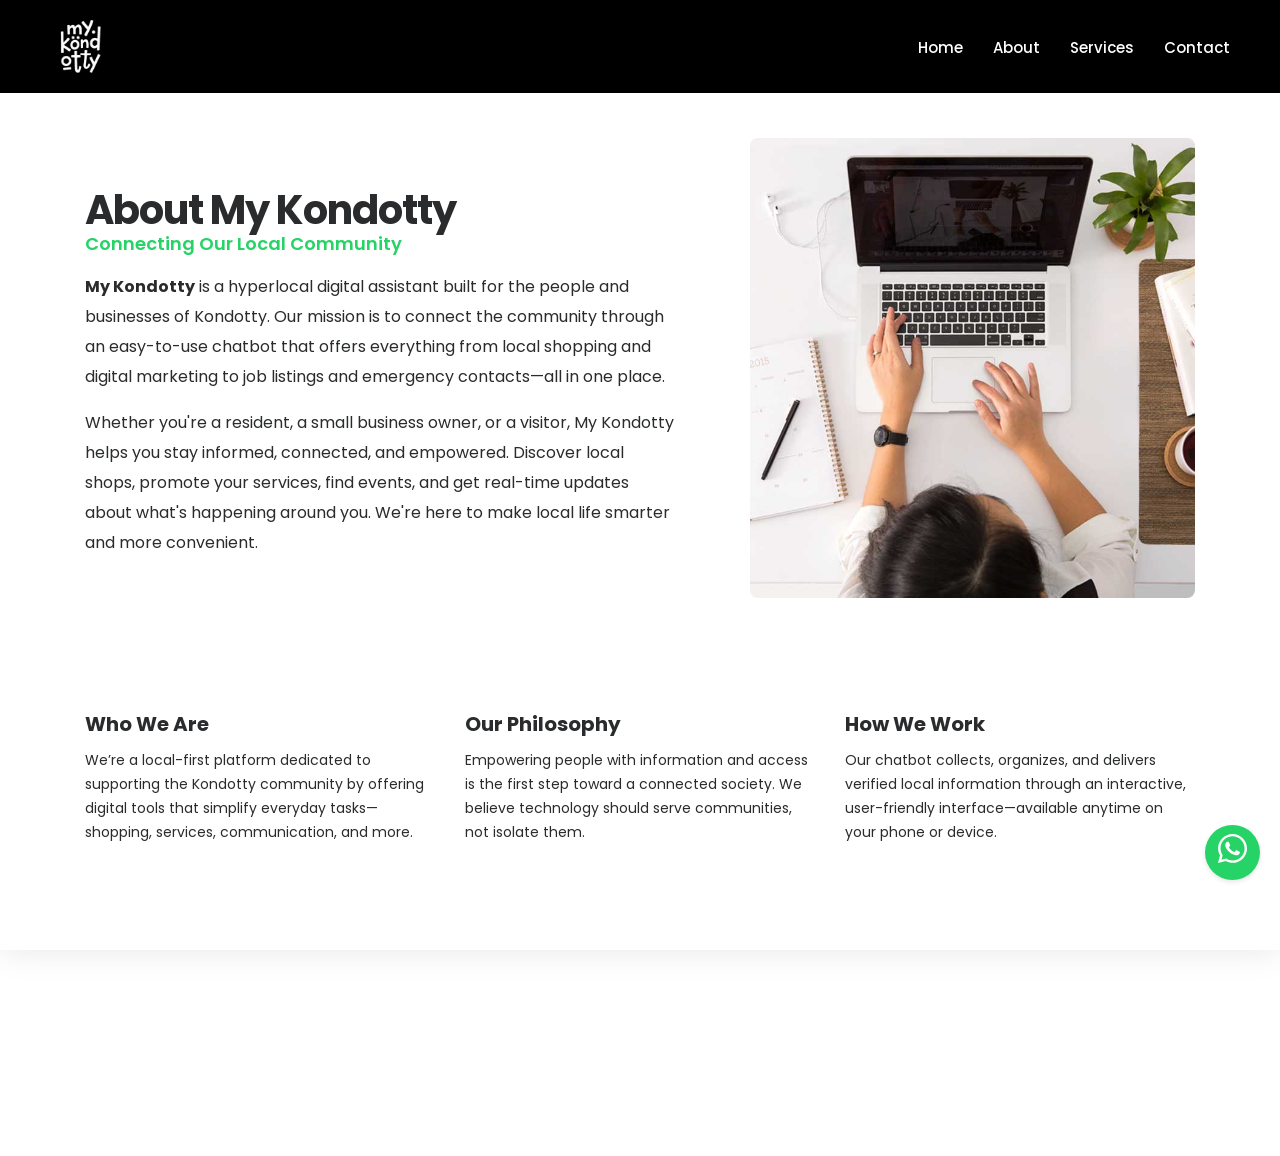
==== commit bdfc129c: "whatsapp_chatbutton" ====
--- a/about.html
+++ b/about.html
@@ -141,6 +141,48 @@
           </div>
         </div>
       </footer>
+<!---- Chat Button ---->
+<input class="chat-menu hidden" id="offchat-menu" type="checkbox" />
+<div class="sticky-button" id="sticky-button">
+  <label for="offchat-menu">
+    <svg class="chat-icon" viewBox="0 0 24 24">
+      <path d="M12.04 2C6.58 2 2.13 6.45 2.13 11.91C2.13 13.66 2.59 15.36 3.45 16.86L2.05 22L7.3 20.62C8.75 21.41 10.38 21.83 12.04 21.83C17.5 21.83 21.95 17.38 21.95 11.92C21.95 9.27 20.92 6.78 19.05 4.91C17.18 3.03 14.69 2 12.04 2M12.05 3.67C14.25 3.67 16.31 4.53 17.87 6.09C19.42 7.65 20.28 9.72 20.28 11.92C20.28 16.46 16.58 20.15 12.04 20.15C10.56 20.15 9.11 19.76 7.85 19L7.55 18.83L4.43 19.65L5.26 16.61L5.06 16.29C4.24 15 3.8 13.47 3.8 11.91C3.81 7.37 7.5 3.67 12.05 3.67M8.53 7.33C8.37 7.33 8.1 7.39 7.87 7.64C7.65 7.89 7 8.5 7 9.71C7 10.93 7.89 12.1 8 12.27C8.14 12.44 9.76 14.94 12.25 16C12.84 16.27 13.3 16.42 13.66 16.53C14.25 16.72 14.79 16.69 15.22 16.63C15.7 16.56 16.68 16.03 16.89 15.45C17.1 14.87 17.1 14.38 17.04 14.27C16.97 14.17 16.81 14.11 16.56 14C16.31 13.86 15.09 13.26 14.87 13.18C14.64 13.1 14.5 13.06 14.31 13.3C14.15 13.55 13.67 14.11 13.53 14.27C13.38 14.44 13.24 14.46 13 14.34C12.74 14.21 11.94 13.95 11 13.11C10.26 12.45 9.77 11.64 9.62 11.39C9.5 11.15 9.61 11 9.73 10.89C9.84 10.78 10 10.6 10.1 10.45C10.23 10.31 10.27 10.2 10.35 10.04C10.43 9.87 10.39 9.73 10.33 9.61C10.27 9.5 9.77 8.26 9.56 7.77C9.36 7.29 9.16 7.35 9 7.34C8.86 7.34 8.7 7.33 8.53 7.33Z" />
+    </svg>
+    <svg class="close-icon" viewBox="0 0 512 512">
+      <path d="M278.6 256l68.2-68.2c6.2-6.2 6.2-16.4 0-22.6-6.2-6.2-16.4-6.2-22.6 0L256 233.4l-68.2-68.2c-6.2-6.2-16.4-6.2-22.6 0-3.1 3.1-4.7 7.2-4.7 11.3 0 4.1 1.6 8.2 4.7 11.3l68.2 68.2-68.2 68.2c-3.1 3.1-4.7 7.2-4.7 11.3 0 4.1 1.6 8.2 4.7 11.3 6.2 6.2 16.4 6.2 22.6 0l68.2-68.2 68.2 68.2c6.2 6.2 16.4 6.2 22.6 0 6.2-6.2 6.2-16.4 0-22.6L278.6 256z" />
+    </svg>
+  </label>
+</div>
+<div class="sticky-chat">
+  <div class="chat-content">
+    <div class="chat-header">
+      <svg viewBox="0 0 32 32">
+        <path d="M24,22a1,1,0,0,1-.64-.23L18.84,18H17A8,8,0,0,1,17,2h6a8,8,0,0,1,2,15.74V21a1,1,0,0,1-.58.91A1,1,0,0,1,24,22ZM17,4a6,6,0,0,0,0,12h2.2a1,1,0,0,1,.64.23L23,18.86V16.92a1,1,0,0,1,.86-1A6,6,0,0,0,23,4Z" />
+        <rect height="2" width="2" x="19" y="9"></rect>
+        <rect height="2" width="2" x="14" y="9"></rect>
+        <rect height="2" width="2" x="24" y="9"></rect>
+        <path d="M8,30a1,1,0,0,1-.42-.09A1,1,0,0,1,7,29V25.74a8,8,0,0,1-1.28-15,1,1,0,1,1,.82,1.82,6,6,0,0,0,1.6,11.4,1,1,0,0,1,.86,1v1.94l3.16-2.63A1,1,0,0,1,12.8,24H15a5.94,5.94,0,0,0,4.29-1.82,1,1,0,0,1,1.44,1.4A8,8,0,0,1,15,26H13.16L8.64,29.77A1,1,0,0,1,8,30Z" />
+      </svg>
+      <div class="title">Please chat with our team <span>An admin will respond within a few minutes.</span>
+      </div>
+    </div>
+    <div class="chat-text"><span>Hello, is there anything we can assist you with?</span>
+      <span class="typing">
+        <svg viewBox="0 0 512 512">
+          <circle cx="256" cy="256" r="48"></circle>
+          <circle cx="416" cy="256" r="48"></circle>
+          <circle cx="96" cy="256" r="48"></circle>
+        </svg>
+      </span>
+    </div>
+  </div>
+  <a class="chat-button" href="https://wa.me/919846600084" rel="nofollow noreferrer" target="_blank">
+    <span>Type a message</span>
+    <svg viewBox="0 0 32 32">
+      <path d="M19.47,31a2,2,0,0,1-1.8-1.09l-4-7.57a1,1,0,0,1,1.77-.93l4,7.57L29,3.06,3,12.49l9.8,5.26,8.32-8.32a1,1,0,0,1,1.42,1.42l-8.85,8.84a1,1,0,0,1-1.17.18L2.09,14.33a2,2,0,0,1,.25-3.72L28.25,1.13a2,2,0,0,1,2.62,2.62L21.39,29.66A2,2,0,0,1,19.61,31Z" />
+    </svg>
+  </a>
+</div>
 
     <!-- Javascripts -->
     <script src="js/jquery-2.1.4.min.js"></script>
--- a/css/style.css
+++ b/css/style.css
@@ -86,6 +86,9 @@
   -moz-transition: all 0.3s ease-in-out;
   transition: all 0.3s ease-in-out;
   color: #828282;
+  display: flex;
+  flex-direction: column;
+  align-items: center;
 }
 
 #preloader .loading-area img{
@@ -2134,4 +2137,208 @@
 
 .logo {
   width: 50%;
-}+}
+
+/*------------------------ Custom ------------------------*/
+
+
+.hidden {
+  display: none;
+}
+
+.sticky-button {
+  position: fixed;
+  background-color: #25d366;
+  bottom: 20px;
+  right: 20px;
+  border-radius: 50px;
+  box-shadow: 0 2px 5px 0 rgba(0, 0, 0, 0.1);
+  z-index: 20;
+  overflow: hidden;
+  display: flex;
+  align-items: center;
+  justify-content: center;
+  width: 55px;
+  height: 55px;
+  -webkit-transition: all 0.2s ease-out;
+  transition: all 0.2s ease-out;
+}
+
+.sticky-button svg {
+  margin: auto;
+  fill: #fff;
+  width: 35px;
+  height: 35px;
+}
+
+.sticky-button a,
+.sticky-button label {
+  cursor: pointer;
+  display: flex;
+  align-items: center;
+  width: 55px;
+  height: 55px;
+  -webkit-transition: all 0.3s ease-out;
+  transition: all 0.3s ease-out;
+}
+
+.sticky-button label svg.close-icon {
+  display: none;
+}
+
+.sticky-chat {
+  position: fixed;
+  bottom: 70px;
+  right: 20px;
+  width: 320px;
+  -webkit-transition: all 0.3s ease-out;
+  transition: all 0.3s ease-out;
+  z-index: 21;
+  opacity: 0;
+  visibility: hidden;
+}
+
+.sticky-chat a {
+  text-decoration: none;
+  font-family: "Roboto", sans-serif;
+  color: #505050;
+}
+
+.sticky-chat svg {
+  width: 35px;
+  height: 35px;
+}
+
+.sticky-chat .chat-content {
+  border-radius: 10px;
+  background-color: #fff;
+  box-shadow: 0 2px 5px 0 rgba(0, 0, 0, 0.25);
+  overflow: hidden;
+  font-family: "Roboto", sans-serif;
+  font-weight: 400;
+}
+
+.sticky-chat .chat-header {
+  position: relative;
+  display: flex;
+  align-items: center;
+  padding: 15px 20px;
+  background-color: #25d366;
+  overflow: hidden;
+}
+
+.sticky-chat .chat-header:after {
+  content: "";
+  display: block;
+  position: absolute;
+  bottom: 0;
+  right: 0;
+  width: 80px;
+  height: 75px;
+  background: rgba(0, 0, 0, 0.04);
+  border-radius: 70px 0 5px 0;
+}
+
+.sticky-chat .chat-header svg {
+  width: 35px;
+  height: 35px;
+  flex: 0 0 auto;
+  fill: #fff;
+}
+
+.sticky-chat .chat-header .title {
+  padding-left: 15px;
+  font-size: 14px;
+  font-weight: 600;
+  font-family: "Roboto", sans-serif;
+  color: #fff;
+}
+
+.sticky-chat .chat-header .title span {
+  font-size: 11px;
+  font-weight: 400;
+  display: block;
+  line-height: 1.58em;
+  margin: 0;
+  color: #f4f4f4;
+}
+
+.sticky-chat .chat-text {
+  display: flex;
+  flex-wrap: wrap;
+  margin: 30px 20px;
+  font-size: 12px;
+}
+
+.sticky-chat .chat-text span {
+  display: inline-block;
+  margin-right: auto;
+  padding: 10px;
+  background-color: #f0f5fb;
+  border-radius: 0px 15px 15px;
+}
+
+.sticky-chat .chat-text span:after {
+  content: "just now";
+  display: inline-block;
+  margin-left: 2px;
+  font-size: 9px;
+  color: #989b9f;
+}
+
+.sticky-chat .chat-text span.typing {
+  margin: 15px 0 0 auto;
+  padding: 10px;
+  border-radius: 15px 0px 15px 15px;
+}
+
+.sticky-chat .chat-text span.typing:after {
+  display: none;
+}
+
+.sticky-chat .chat-text span.typing svg {
+  height: 13px;
+  fill: #505050;
+}
+
+.sticky-chat .chat-button {
+  display: flex;
+  align-items: center;
+  margin-top: 15px;
+  padding: 12px 20px;
+  border-radius: 10px;
+  background-color: #fff;
+  box-shadow: 0 2px 5px 0 rgba(0, 0, 0, 0.25);
+  overflow: hidden;
+  font-size: 12px;
+  font-family: "Roboto", sans-serif;
+  font-weight: 400;
+}
+
+.sticky-chat .chat-button svg {
+  width: 20px;
+  height: 20px;
+  fill: #505050;
+  margin-left: auto;
+  transform: rotate(40deg);
+  -webkit-transform: rotate(40deg);
+}
+
+.chat-menu:checked + .sticky-button label {
+  -webkit-transform: rotate(360deg);
+  transform: rotate(360deg);
+}
+
+.chat-menu:checked + .sticky-button label svg.chat-icon {
+  display: none;
+}
+
+.chat-menu:checked + .sticky-button label svg.close-icon {
+  display: table-cell;
+}
+
+.chat-menu:checked + .sticky-button + .sticky-chat {
+  bottom: 90px;
+  opacity: 1;
+  visibility: visible;
+}
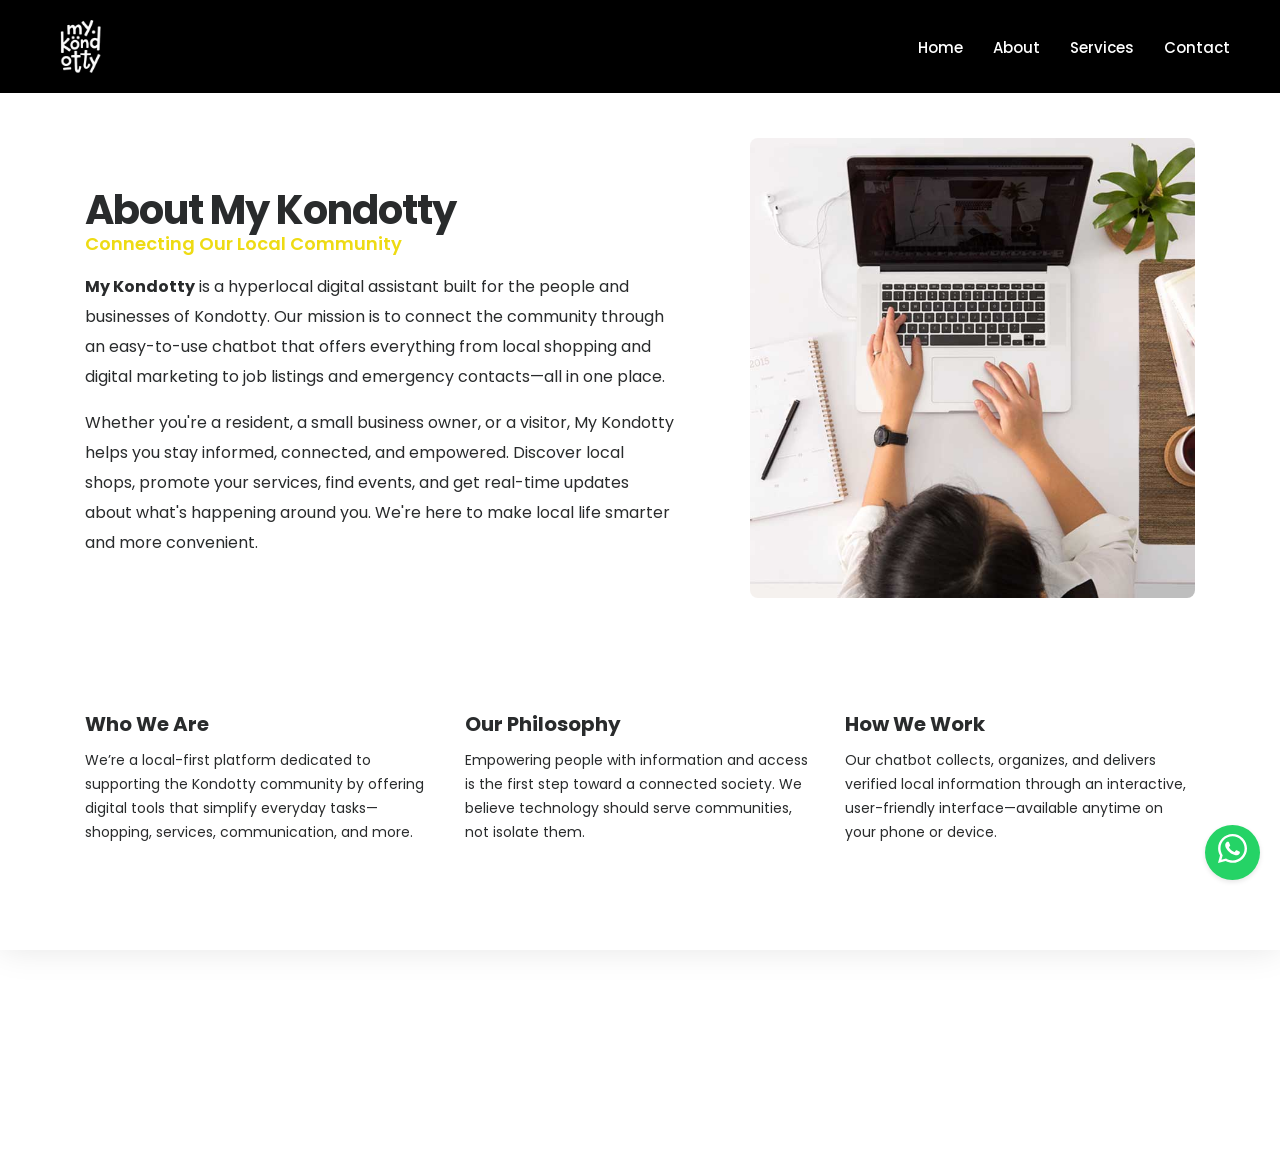
==== commit 78abe39f: "up" ====
--- a/about.html
+++ b/about.html
@@ -2,11 +2,26 @@
 <html lang="en">
 
 <head>
-    <title>My Kondotty – Local Services at Your Fingertips</title>
-    <meta charset="UTF-8">
-    <meta name="description" content="My Kondotty – Local Services at Your Fingertips">
-    <meta name="keywords" content="onepage, portfolio">
-    <meta name="viewport" content="width=device-width, initial-scale=1.0">
+     <!-- Primary Meta Tags -->
+  <title>MyKondotty – Your Local Hub for Shopping, Services & More</title>
+  <meta name="title" content="MyKondotty – Your Local Hub for Shopping, Services & More" />
+  <meta name="description" content="MyKondotty is your all-in-one local platform for shopping, services, classifieds, taxi booking, events, and emergency contacts in Kondotty, Malappuram." />
+
+  <!-- Open Graph / Facebook -->
+  <meta property="og:type" content="website" />
+  <meta property="og:url" content="https://www.mykondotty.com/" />
+  <meta property="og:title" content="MyKondotty – Your Local Hub for Shopping, Services & More" />
+  <meta property="og:description" content="MyKondotty is your all-in-one local platform for shopping, services, classifieds, taxi booking, events, and emergency contacts in Kondotty, Malappuram." />
+  <meta property="og:image" content="https://www.mykondotty.com/images/social-preview.jpg" />
+
+  <!-- Twitter -->
+  <meta property="twitter:card" content="summary_large_image" />
+  <meta property="twitter:url" content="https://www.mykondotty.com/" />
+  <meta property="twitter:title" content="MyKondotty – Your Local Hub for Shopping, Services & More" />
+  <meta property="twitter:description" content="MyKondotty is your all-in-one local platform for shopping, services, classifieds, taxi booking, events, and emergency contacts in Kondotty, Malappuram." />
+  <meta property="twitter:image" content="https://www.mykondotty.com/images/social-preview.jpg" />
+
+    <!-- Meta Tags Generated with https://metatags.io -->
 
     <!-- Stylesheets -->
     <link rel="stylesheet" href="font/stylesheet.css" />
--- a/css/style.css
+++ b/css/style.css
@@ -586,9 +586,9 @@
 
 .slider-content h1{
   color: #fff;
-  font-size: 80px;
+  font-size: 60px;
   font-weight: 900;
-  line-height: 130px;
+  line-height: 80px;
   opacity: 0;
   transform: translateX(100px);
   -webkit-transform: translateX(100px);
@@ -600,7 +600,7 @@
 .slider-content span{
   color: #fff;
   font-weight: 700;
-  font-size: 22px;
+  font-size: 17px;
   position: relative;
   bottom: 5px;
   opacity: 0;
@@ -658,7 +658,6 @@
 .swiper-slide-active .slider-content h1{
   opacity: 1;
   transform: translateX(0);
-  letter-spacing: -3px;
   -webkit-transform: translateX(0);
   -moz-transform: translateX(0);
   -ms-transform: translateX(0);
@@ -1825,20 +1824,20 @@
 
 
 /* .slider-content span:before, .site-btn, .section-title:before, .swiper-pagination-bullet-active{
-  background: #25d366;
+  background: #eedb13;
 } */
 
 
 .section-title span, .counter .title, .testimonials .item span, .anews .category, .article-comments .comment-content .reply, .news-article .category{
-  color: #25d366;
+  color: #eedb13;
 }
 
 .service:hover{
-  background: #25d366 !important;
+  background: #eedb13 !important;
 }
 
 .site-btn:hover{
-  background: #356b35;
+  background: #a1940c;
 }
 
 .nav-icon{
@@ -1892,7 +1891,7 @@
     padding-top: 20px;
     padding-bottom: 10px;
     line-height: 30px;
-    margin-top: 30px;
+    margin-top: 20px;
   }
 
   .slider-content h1 {
@@ -2131,7 +2130,7 @@
 
 @media screen and (max-width: 462px) {
   header {
-    padding: 10px 20px;
+    padding: 20px 20px;
   }
 }
 
